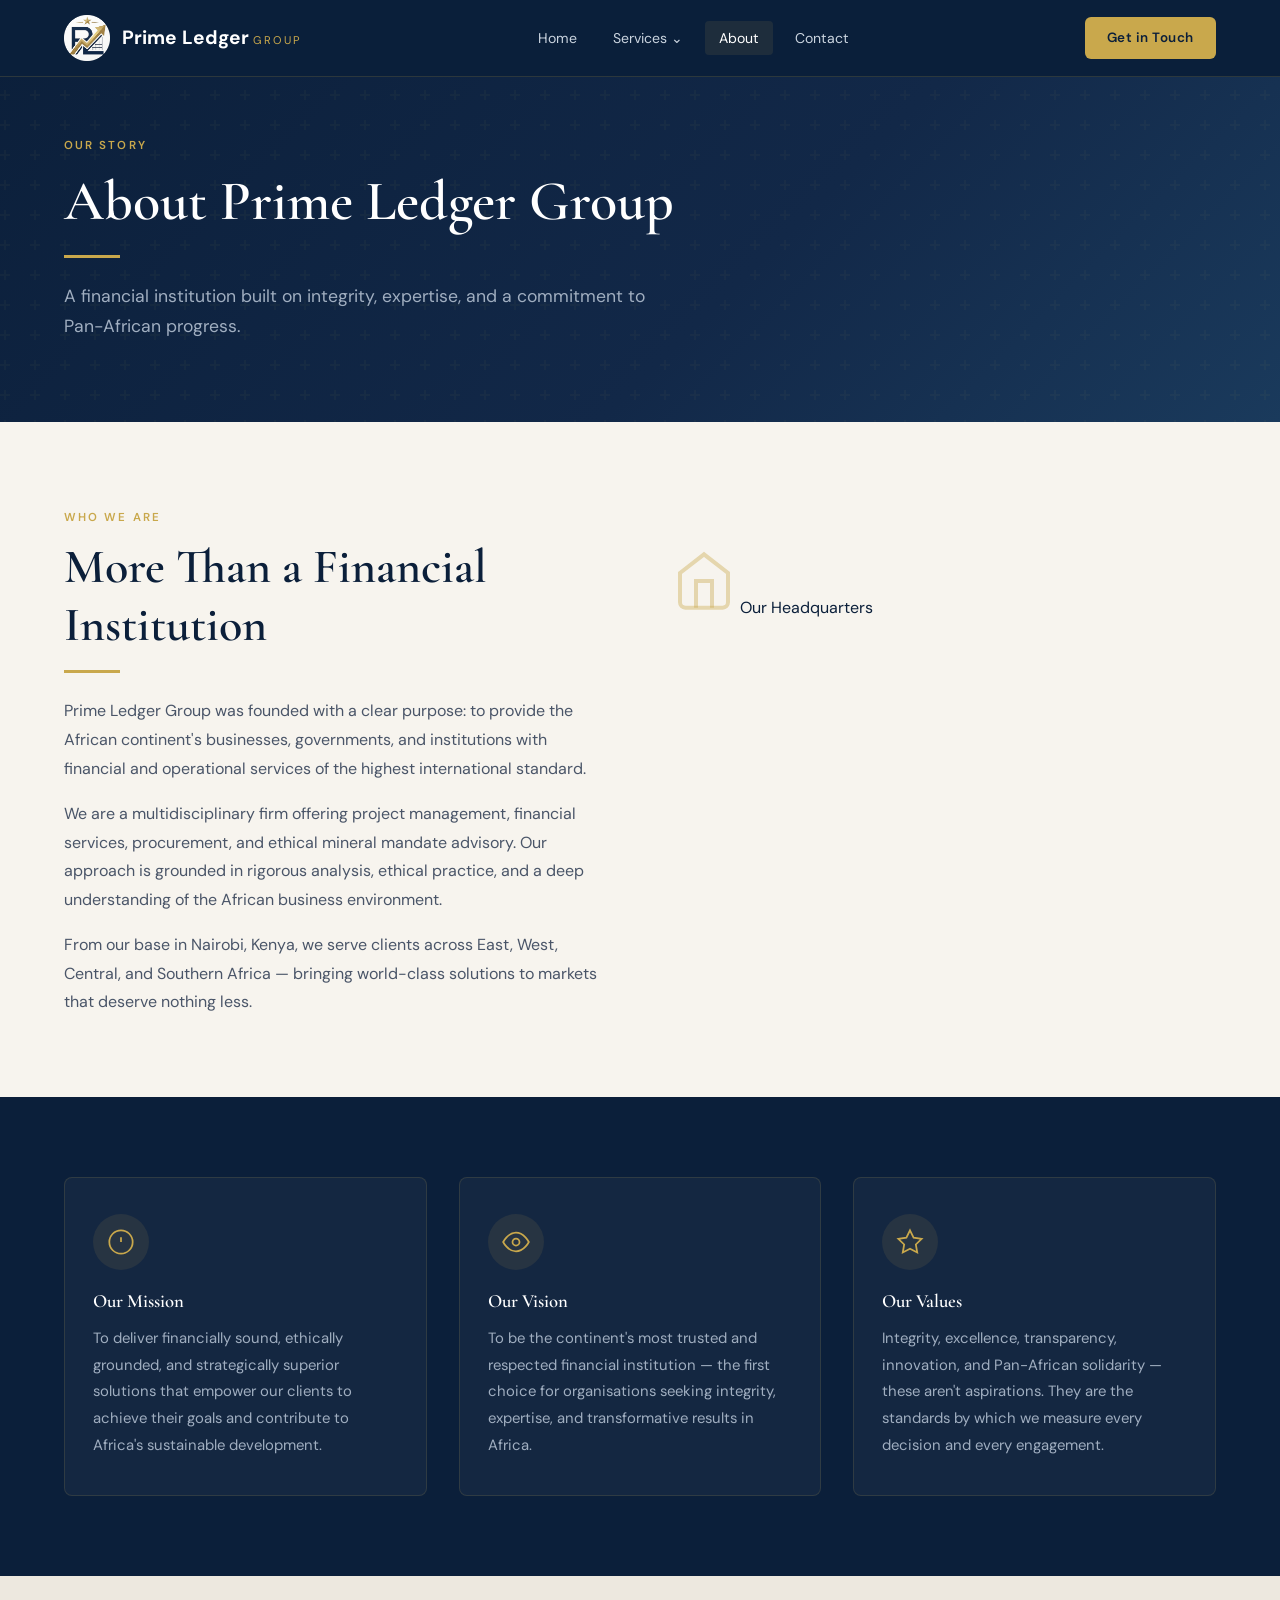
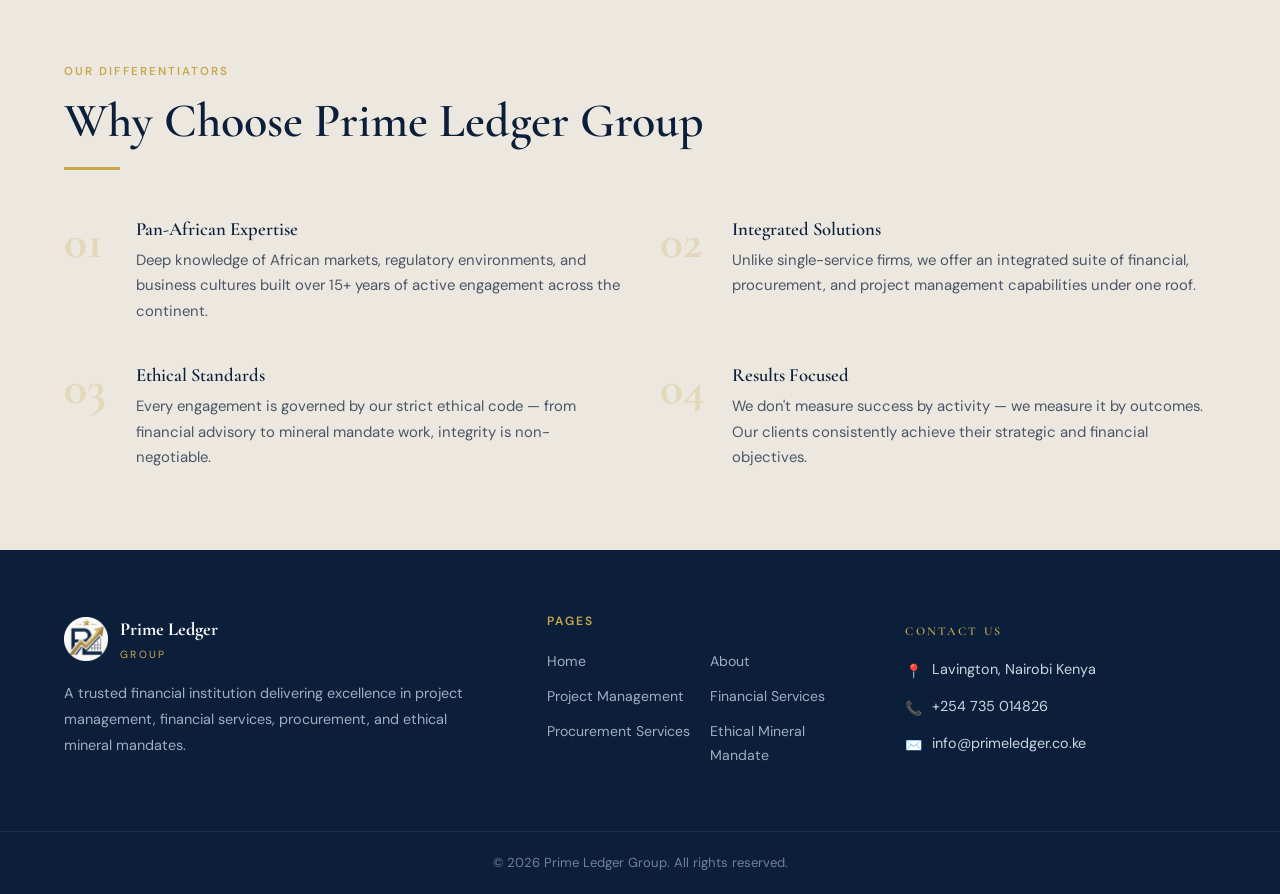
==== about.html @ 2054840f "Add files via upload" ====
<!DOCTYPE html>
<html lang="en">
<head>
  <meta charset="UTF-8">
  <meta name="viewport" content="width=device-width, initial-scale=1.0">
  <title>About Us | Prime Ledger Group</title>
  <link rel="stylesheet" href="style.css">
  <link rel="icon" href="logo.png" type="image/png">
</head>
<body>

  <div id="header-placeholder"></div>

  <main>

    <!-- HERO -->
    <section class="page-hero">
      <div class="container">
        <span class="section__label">Our Story</span>
        <h1>About Prime Ledger Group</h1>
        <div class="gold-bar"></div>
        <p>A financial institution built on integrity, expertise, and a commitment to Pan-African progress.</p>
      </div>
    </section>

    <!-- WHO WE ARE -->
    <section class="section">
      <div class="container about-intro">
        <div>
          <span class="section__label">Who We Are</span>
          <h2 class="section__title">More Than a Financial Institution</h2>
          <div class="gold-bar"></div>
          <p>Prime Ledger Group was founded with a clear purpose: to provide the African continent's businesses, governments, and institutions with financial and operational services of the highest international standard.</p>
          <p style="margin-top:16px;">We are a multidisciplinary firm offering project management, financial services, procurement, and ethical mineral mandate advisory. Our approach is grounded in rigorous analysis, ethical practice, and a deep understanding of the African business environment.</p>
          <p style="margin-top:16px;">From our base in Nairobi, Kenya, we serve clients across East, West, Central, and Southern Africa — bringing world-class solutions to markets that deserve nothing less.</p>
        </div>
        <div class="about-image-placeholder">
          <div class="image-placeholder" style="height:420px;">
            <svg width="64" height="64" fill="none" stroke="rgba(201,168,76,0.4)" stroke-width="1.5" viewBox="0 0 24 24"><path d="M3 9l9-7 9 7v11a2 2 0 01-2 2H5a2 2 0 01-2-2z"/><polyline points="9 22 9 12 15 12 15 22"/></svg>
            <span>Our Headquarters</span>
          </div>
        </div>
      </div>
    </section>

    <!-- MISSION VISION -->
    <section class="section" style="background:var(--navy);">
      <div class="container mv-grid">
        <div class="mv-card">
          <div class="mv-card__icon">
            <svg width="28" height="28" fill="none" stroke="currentColor" stroke-width="1.5" viewBox="0 0 24 24"><circle cx="12" cy="12" r="10"/><line x1="12" y1="8" x2="12" y2="12"/><line x1="12" y1="16" x2="12.01" y2="16"/></svg>
          </div>
          <h3>Our Mission</h3>
          <p>To deliver financially sound, ethically grounded, and strategically superior solutions that empower our clients to achieve their goals and contribute to Africa's sustainable development.</p>
        </div>
        <div class="mv-card">
          <div class="mv-card__icon">
            <svg width="28" height="28" fill="none" stroke="currentColor" stroke-width="1.5" viewBox="0 0 24 24"><path d="M1 12s4-8 11-8 11 8 11 8-4 8-11 8-11-8-11-8z"/><circle cx="12" cy="12" r="3"/></svg>
          </div>
          <h3>Our Vision</h3>
          <p>To be the continent's most trusted and respected financial institution — the first choice for organisations seeking integrity, expertise, and transformative results in Africa.</p>
        </div>
        <div class="mv-card">
          <div class="mv-card__icon">
            <svg width="28" height="28" fill="none" stroke="currentColor" stroke-width="1.5" viewBox="0 0 24 24"><polygon points="12 2 15.09 8.26 22 9.27 17 14.14 18.18 21.02 12 17.77 5.82 21.02 7 14.14 2 9.27 8.91 8.26 12 2"/></svg>
          </div>
          <h3>Our Values</h3>
          <p>Integrity, excellence, transparency, innovation, and Pan-African solidarity — these aren't aspirations. They are the standards by which we measure every decision and every engagement.</p>
        </div>
      </div>
    </section>

    <!-- TEAM PLACEHOLDER -->
    <!-- <section class="section">
      <div class="container">
        <span class="section__label">Leadership</span>
        <h2 class="section__title">The Team Behind the Work</h2>
        <div class="gold-bar"></div>
        <p class="section__subtitle">Our leadership team brings decades of combined experience across finance, infrastructure, and resource management in Africa and globally.</p>
        <div class="grid-3 team-grid">
          <div class="team-card">
            <div class="team-card__avatar">
              <svg width="40" height="40" fill="none" stroke="rgba(201,168,76,0.5)" stroke-width="1.5" viewBox="0 0 24 24"><path d="M20 21v-2a4 4 0 00-4-4H8a4 4 0 00-4 4v2"/><circle cx="12" cy="7" r="4"/></svg>
            </div>
            <h4>Chief Executive Officer</h4>
            <span class="team-card__role">Executive Leadership</span>
            <p>Providing strategic direction and oversight across all Prime Ledger Group operations and client engagements.</p>
          </div>
          <div class="team-card">
            <div class="team-card__avatar">
              <svg width="40" height="40" fill="none" stroke="rgba(201,168,76,0.5)" stroke-width="1.5" viewBox="0 0 24 24"><path d="M20 21v-2a4 4 0 00-4-4H8a4 4 0 00-4 4v2"/><circle cx="12" cy="7" r="4"/></svg>
            </div>
            <h4>Chief Financial Officer</h4>
            <span class="team-card__role">Financial Services</span>
            <p>Leading the financial advisory practice and ensuring the highest standards of financial governance and reporting.</p>
          </div>
          <div class="team-card">
            <div class="team-card__avatar">
              <svg width="40" height="40" fill="none" stroke="rgba(201,168,76,0.5)" stroke-width="1.5" viewBox="0 0 24 24"><path d="M20 21v-2a4 4 0 00-4-4H8a4 4 0 00-4 4v2"/><circle cx="12" cy="7" r="4"/></svg>
            </div>
            <h4>Head of Operations</h4>
            <span class="team-card__role">Project &amp; Procurement</span>
            <p>Overseeing project delivery and procurement operations to ensure exceptional client outcomes across all engagements.</p>
          </div>
        </div>
      </div>
    </section> -->

    <!-- WHY CHOOSE US -->
    <section class="section" style="background:var(--cream-dark);">
      <div class="container">
        <span class="section__label">Our Differentiators</span>
        <h2 class="section__title">Why Choose Prime Ledger Group</h2>
        <div class="gold-bar"></div>
        <div class="grid-2" style="margin-top:48px; gap:40px;">
          <div class="diff-item">
            <div class="diff-num">01</div>
            <div>
              <h3>Pan-African Expertise</h3>
              <p>Deep knowledge of African markets, regulatory environments, and business cultures built over 15+ years of active engagement across the continent.</p>
            </div>
          </div>
          <div class="diff-item">
            <div class="diff-num">02</div>
            <div>
              <h3>Integrated Solutions</h3>
              <p>Unlike single-service firms, we offer an integrated suite of financial, procurement, and project management capabilities under one roof.</p>
            </div>
          </div>
          <div class="diff-item">
            <div class="diff-num">03</div>
            <div>
              <h3>Ethical Standards</h3>
              <p>Every engagement is governed by our strict ethical code — from financial advisory to mineral mandate work, integrity is non-negotiable.</p>
            </div>
          </div>
          <div class="diff-item">
            <div class="diff-num">04</div>
            <div>
              <h3>Results Focused</h3>
              <p>We don't measure success by activity — we measure it by outcomes. Our clients consistently achieve their strategic and financial objectives.</p>
            </div>
          </div>
        </div>
      </div>
    </section>

  </main>

  <div id="footer-placeholder"></div>
  <script src="components.js"></script>

  <style>
    .about-intro { display: grid; grid-template-columns: 1fr 1fr; gap: 64px; align-items: center; }
    .about-intro p { color: var(--slate); line-height: 1.8; }
    .mv-grid { display: grid; grid-template-columns: repeat(3,1fr); gap: 32px; }
    .mv-card {
      background: rgba(255,255,255,0.04);
      border: 1px solid rgba(201,168,76,0.15);
      border-radius: 8px;
      padding: 36px 28px;
    }
    .mv-card__icon {
      width: 56px; height: 56px;
      border-radius: 50%;
      background: rgba(201,168,76,0.1);
      display: flex; align-items: center; justify-content: center;
      color: var(--gold);
      margin-bottom: 20px;
    }
    .mv-card h3 { color: #fff; margin-bottom: 12px; }
    .mv-card p { color: #a0aec0; line-height: 1.8; font-size: 0.93rem; }
    .team-card {
      background: var(--white);
      border-radius: 8px;
      padding: 36px 28px;
      text-align: center;
      box-shadow: var(--shadow);
      transition: var(--transition);
    }
    .team-card:hover { transform: translateY(-6px); }
    .team-card__avatar {
      width: 80px; height: 80px;
      border-radius: 50%;
      background: var(--navy);
      display: flex; align-items: center; justify-content: center;
      margin: 0 auto 20px;
    }
    .team-card h4 { font-size: 1.1rem; margin-bottom: 4px; }
    .team-card__role {
      display: inline-block;
      font-size: 0.75rem;
      font-weight: 600;
      letter-spacing: 0.12em;
      text-transform: uppercase;
      color: var(--gold);
      margin-bottom: 12px;
    }
    .team-card p { color: var(--slate); font-size: 0.88rem; line-height: 1.7; }
    .diff-item { display: flex; gap: 24px; align-items: flex-start; }
    .diff-num {
      font-family: 'Cormorant Garamond', serif;
      font-size: 3rem;
      font-weight: 700;
      color: rgba(201,168,76,0.25);
      line-height: 1;
      flex-shrink: 0;
      width: 48px;
    }
    .diff-item h3 { margin-bottom: 8px; }
    .diff-item p { color: var(--slate); line-height: 1.7; font-size: 0.93rem; }
    @media (max-width: 900px) {
      .about-intro, .mv-grid { grid-template-columns: 1fr; }
    }
  </style>

</body>
</html>
---- style.css ----
/* ============================================================
   PRIME LEDGER GROUP — Global Stylesheet
   ============================================================ */

@import url('https://fonts.googleapis.com/css2?family=Cormorant+Garamond:wght@300;400;500;600;700&family=DM+Sans:wght@300;400;500;600&display=swap');

:root {
  --navy:       #0B1F3A;
  --navy-mid:   #122848;
  --gold:       #C9A84C;
  --gold-light: #E2C47A;
  --cream:      #F7F4EE;
  --cream-dark: #EDE8DF;
  --slate:      #4A5568;
  --white:      #FFFFFF;
  --shadow:     0 4px 32px rgba(11,31,58,0.10);
  --radius:     6px;
  --transition: 0.3s cubic-bezier(0.4,0,0.2,1);
}

*, *::before, *::after { box-sizing: border-box; margin: 0; padding: 0; }

html { scroll-behavior: smooth; }

body {
  font-family: 'DM Sans', sans-serif;
  background: var(--cream);
  color: var(--navy);
  line-height: 1.7;
  min-height: 100vh;
  display: flex;
  flex-direction: column;
}

main { flex: 1; }

h1,h2,h3,h4,h5 {
  font-family: 'Cormorant Garamond', serif;
  font-weight: 600;
  line-height: 1.2;
  color: var(--navy);
}

a { color: inherit; text-decoration: none; }

img { max-width: 100%; display: block; }

/* ── UTILITIES ─────────────────────────────────────────────── */
.container {
  width: 90%;
  max-width: 1200px;
  margin-inline: auto;
}

.section { padding: 80px 0; }
.section--dark { background: var(--navy); color: var(--white); }
.section--dark h1,
.section--dark h2,
.section--dark h3 { color: var(--white); }

.section__label {
  display: inline-block;
  font-size: 0.72rem;
  font-weight: 600;
  letter-spacing: 0.18em;
  text-transform: uppercase;
  color: var(--gold);
  margin-bottom: 12px;
}

.section__title {
  font-size: clamp(2rem, 4vw, 3rem);
  margin-bottom: 16px;
}

.section__subtitle {
  font-size: 1.05rem;
  color: var(--slate);
  max-width: 600px;
  margin-bottom: 48px;
}

.section--dark .section__subtitle { color: #a0aec0; }

.btn {
  display: inline-block;
  padding: 14px 36px;
  border-radius: var(--radius);
  font-family: 'DM Sans', sans-serif;
  font-size: 0.9rem;
  font-weight: 600;
  letter-spacing: 0.04em;
  cursor: pointer;
  border: none;
  transition: var(--transition);
}

.btn--gold {
  background: var(--gold);
  color: var(--navy);
}
.btn--gold:hover { background: var(--gold-light); transform: translateY(-2px); box-shadow: 0 8px 24px rgba(201,168,76,0.35); }

.btn--outline {
  background: transparent;
  color: var(--white);
  border: 2px solid var(--gold);
}
.btn--outline:hover { background: var(--gold); color: var(--navy); transform: translateY(-2px); }

.btn--navy {
  background: var(--navy);
  color: var(--white);
}
.btn--navy:hover { background: var(--navy-mid); transform: translateY(-2px); }

/* ── GOLD DIVIDER ───────────────────────────────────────────── */
.gold-bar {
  width: 56px;
  height: 3px;
  background: var(--gold);
  margin: 12px 0 24px;
}

/* ── CARDS ─────────────────────────────────────────────────── */
.card {
  background: var(--white);
  border-radius: var(--radius);
  padding: 36px 32px;
  box-shadow: var(--shadow);
  transition: var(--transition);
  border-top: 3px solid transparent;
}
.card:hover { transform: translateY(-6px); border-top-color: var(--gold); box-shadow: 0 12px 40px rgba(11,31,58,0.14); }

.card__icon {
  width: 52px;
  height: 52px;
  background: rgba(201,168,76,0.12);
  border-radius: 50%;
  display: flex;
  align-items: center;
  justify-content: center;
  margin-bottom: 20px;
  color: var(--gold);
  font-size: 1.5rem;
}

/* ── HERO (reusable across pages) ──────────────────────────── */
.page-hero {
  background: linear-gradient(135deg, var(--navy) 0%, var(--navy-mid) 60%, #1a3a5c 100%);
  padding: 130px 0 80px;
  position: relative;
  overflow: hidden;
}
.page-hero::before {
  content: '';
  position: absolute;
  inset: 0;
  background: url("data:image/svg+xml,%3Csvg width='60' height='60' viewBox='0 0 60 60' xmlns='http://www.w3.org/2000/svg'%3E%3Cg fill='none' fill-rule='evenodd'%3E%3Cg fill='%23C9A84C' fill-opacity='0.04'%3E%3Cpath d='M36 34v-4h-2v4h-4v2h4v4h2v-4h4v-2h-4zm0-30V0h-2v4h-4v2h4v4h2V6h4V4h-4zM6 34v-4H4v4H0v2h4v4h2v-4h4v-2H6zM6 4V0H4v4H0v2h4v4h2V6h4V4H6z'/%3E%3C/g%3E%3C/g%3E%3C/svg%3E");
}
.page-hero .container { position: relative; z-index: 1; }
.page-hero h1 { color: var(--white); font-size: clamp(2.2rem, 5vw, 3.5rem); }
.page-hero p  { color: #a0aec0; font-size: 1.1rem; margin-top: 16px; max-width: 600px; }
.page-hero .gold-bar { margin-top: 20px; }

/* ── GRID HELPERS ───────────────────────────────────────────── */
.grid-2 { display: grid; grid-template-columns: repeat(2,1fr); gap: 32px; }
.grid-3 { display: grid; grid-template-columns: repeat(3,1fr); gap: 32px; }
.grid-4 { display: grid; grid-template-columns: repeat(4,1fr); gap: 24px; }

/* ── FORM ───────────────────────────────────────────────────── */
.form-group { margin-bottom: 24px; }
.form-group label {
  display: block;
  font-size: 0.85rem;
  font-weight: 600;
  letter-spacing: 0.06em;
  text-transform: uppercase;
  color: var(--navy);
  margin-bottom: 8px;
}
.form-group input,
.form-group textarea,
.form-group select {
  width: 100%;
  padding: 14px 18px;
  border: 1.5px solid var(--cream-dark);
  border-radius: var(--radius);
  font-family: 'DM Sans', sans-serif;
  font-size: 0.95rem;
  color: var(--navy);
  background: var(--white);
  transition: var(--transition);
  outline: none;
}
.form-group input:focus,
.form-group textarea:focus,
.form-group select:focus {
  border-color: var(--gold);
  box-shadow: 0 0 0 3px rgba(201,168,76,0.12);
}
.form-group textarea { min-height: 140px; resize: vertical; }

/* ── RESPONSIVE ─────────────────────────────────────────────── */
@media (max-width: 900px) {
  .grid-3, .grid-4 { grid-template-columns: repeat(2,1fr); }
}
@media (max-width: 640px) {
  .grid-2, .grid-3, .grid-4 { grid-template-columns: 1fr; }
  .section { padding: 60px 0; }
}

 /* for the footer styles, which are not included in the previous snippet.  */
.site-footer {
  background: var(--navy);
  color: #a0aec0;
  font-size: 0.9rem;
}

.footer__top {
  display: grid;
  grid-template-columns: 1.4fr 1fr 1fr;
  gap: 48px;
  padding: 64px 0 48px;
}

/* Brand */
.footer__logo-wrap {
  display: flex;
  align-items: center;
  gap: 12px;
  margin-bottom: 18px;
  text-decoration: none;
}
.footer__logo { width: 44px; height: 44px; object-fit: contain; }
.footer__company {
  display: block;
  font-family: 'Cormorant Garamond', serif;
  font-size: 1.15rem;
  font-weight: 700;
  color: #fff;
}
.footer__group {
  display: block;
  font-size: 0.65rem;
  letter-spacing: 0.22em;
  text-transform: uppercase;
  color: var(--gold);
}
.footer__desc { line-height: 1.8; margin-bottom: 24px; }

.footer__socials { display: flex; gap: 12px; }
.social-icon {
  width: 38px; height: 38px;
  border-radius: 50%;
  border: 1px solid rgba(201,168,76,0.25);
  display: flex; align-items: center; justify-content: center;
  color: #a0aec0;
  transition: all 0.2s;
  text-decoration: none;
}
.social-icon:hover { border-color: var(--gold); color: var(--gold); background: rgba(201,168,76,0.08); }

/* Links heading */
.footer__heading {
  font-family: 'DM Sans', sans-serif;
  font-size: 0.75rem;
  font-weight: 600;
  letter-spacing: 0.18em;
  text-transform: uppercase;
  color: var(--gold);
  margin-bottom: 20px;
}

/* Pages grid — 2 columns */
.footer__grid {
  list-style: none;
  display: grid;
  grid-template-columns: 1fr 1fr;
  gap: 10px 16px;
}
.footer__grid a {
  color: #a0aec0;
  text-decoration: none;
  transition: color 0.2s;
  font-size: 0.88rem;
}
.footer__grid a:hover { color: var(--gold); }

/* Contact */
.footer__contact-list { list-style: none; display: flex; flex-direction: column; gap: 14px; }
.footer__contact-list li {
  display: flex;
  align-items: flex-start;
  gap: 10px;
  line-height: 1.5;
}
.footer__contact-list svg { flex-shrink: 0; margin-top: 3px; color: var(--gold); }

/* Bottom bar */
.footer__bottom {
  border-top: 1px solid rgba(255,255,255,0.07);
  padding: 20px 0;
}
.footer__bottom-inner {
  display: flex;
  justify-content: space-between;
  align-items: center;
  flex-wrap: wrap;
  gap: 8px;
  font-size: 0.82rem;
  color: #718096;
}

/* Responsive */
@media (max-width: 900px) {
  .footer__top { grid-template-columns: 1fr 1fr; }
  .footer__brand { grid-column: 1 / -1; }
}
@media (max-width: 560px) {
  .footer__top { grid-template-columns: 1fr; gap: 32px; }
  .footer__bottom-inner { flex-direction: column; text-align: center; }
}

/* specific for the number and address */
.plg-contact-block {
  margin-top: 10px;
}

.plg-contact-title {
  font-size: 0.75rem;
  font-weight: 600;
  letter-spacing: 0.18em;
  text-transform: uppercase;
  color: var(--gold);
  margin-bottom: 20px;
}

.plg-contact-grid {
  display: flex;
  flex-direction: column;   /* KEY CHANGE: vertical */
  gap: 14px;

  list-style: none;
  padding: 0;
  margin: 0;
}

.plg-contact-item {
  display: flex;
  align-items: flex-start;
  gap: 10px;

  color: #cbd5e0;
  font-size: 0.9rem;
  line-height: 1.5;
}

.plg-contact-icon {
  flex-shrink: 0;
  color: var(--gold);
  font-size: 14px;
  margin-top: 2px;
}

.plg-contact-text {
  word-break: break-word;
}
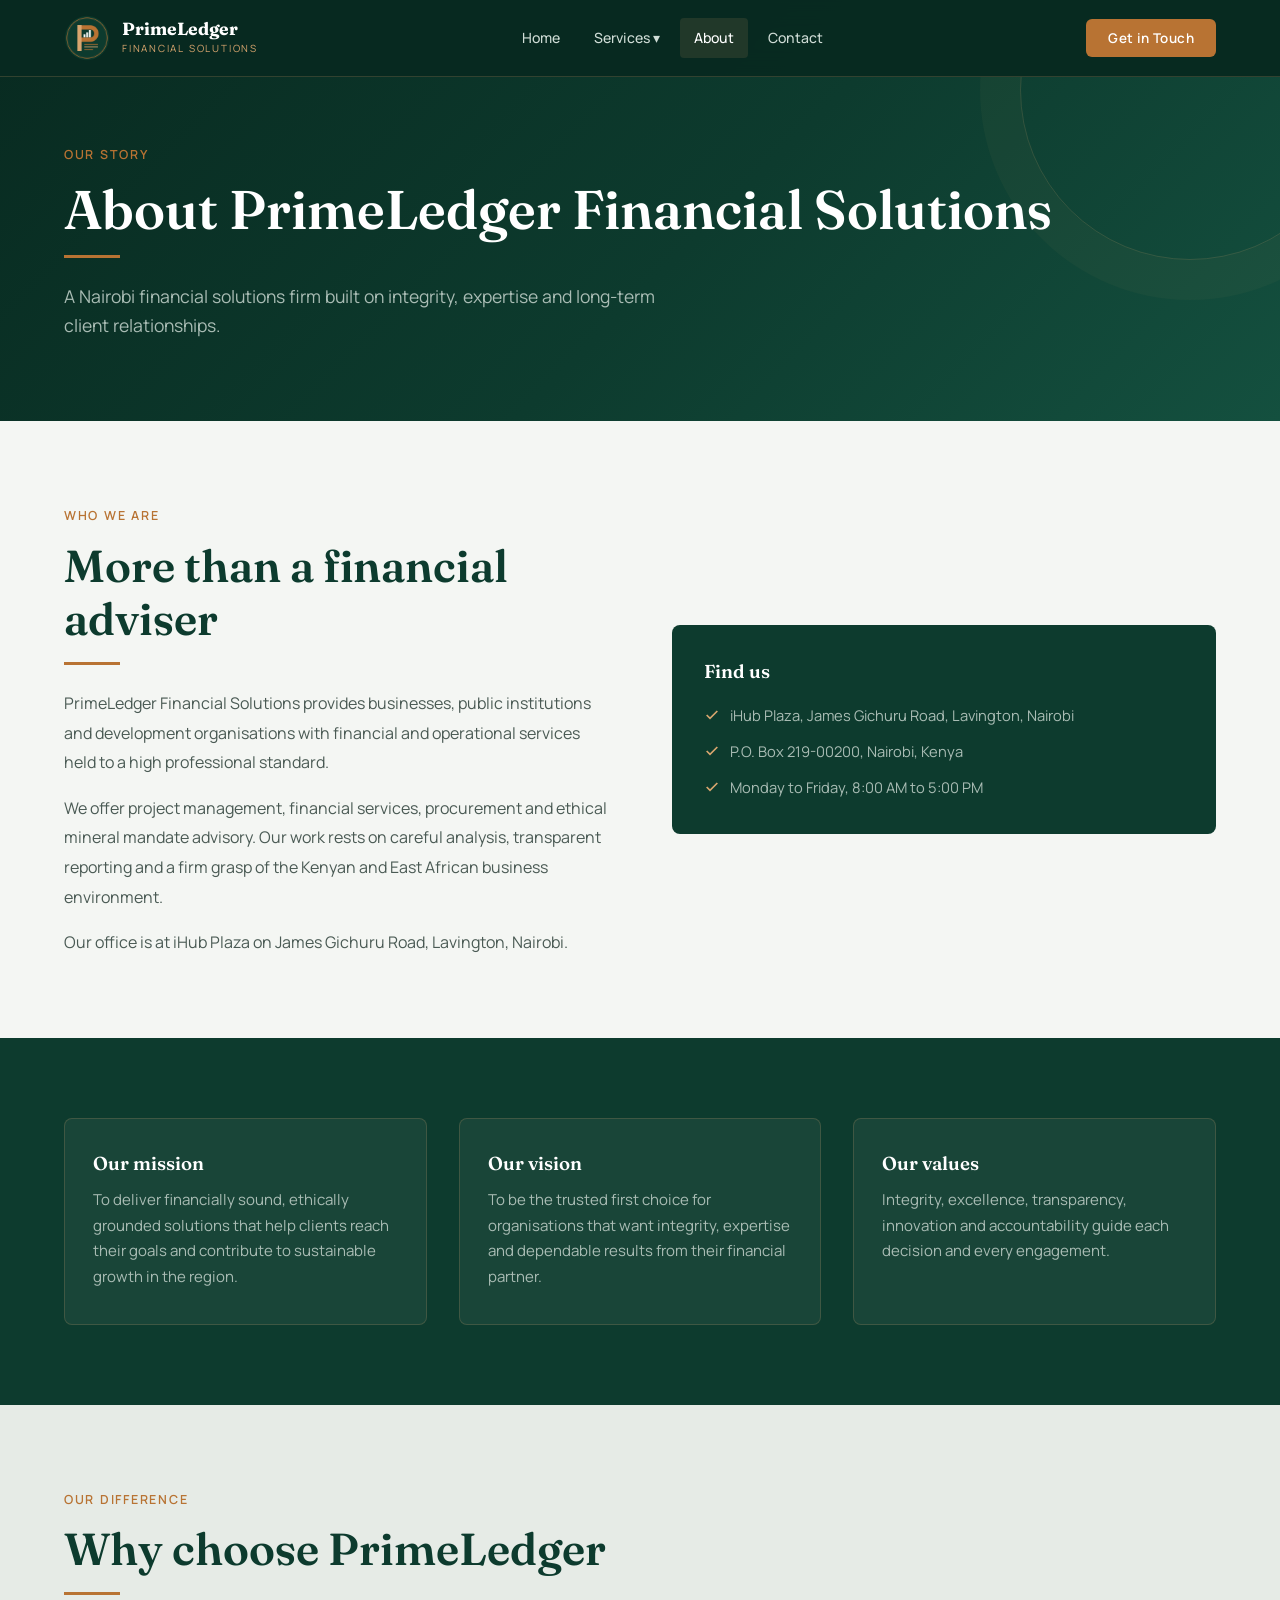
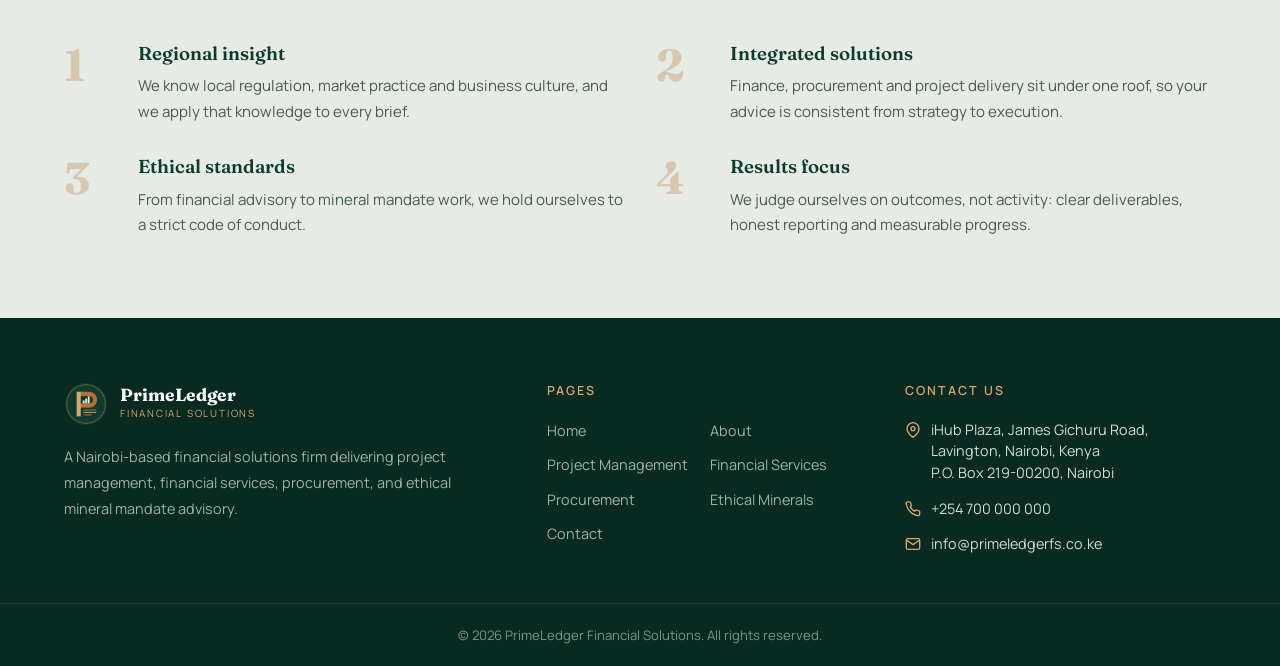
==== commit 28450a66: "Add files via upload" ====
--- a/about.html
+++ b/about.html
@@ -1,218 +1,48 @@
-<!DOCTYPE html>
-<html lang="en">
-<head>
-  <meta charset="UTF-8">
-  <meta name="viewport" content="width=device-width, initial-scale=1.0">
-  <title>About Us | Prime Ledger Group</title>
-  <link rel="stylesheet" href="style.css">
-  <link rel="icon" href="logo.png" type="image/png">
-</head>
-<body>
-
-  <div id="header-placeholder"></div>
-
-  <main>
-
-    <!-- HERO -->
-    <section class="page-hero">
-      <div class="container">
-        <span class="section__label">Our Story</span>
-        <h1>About Prime Ledger Group</h1>
-        <div class="gold-bar"></div>
-        <p>A financial institution built on integrity, expertise, and a commitment to Pan-African progress.</p>
-      </div>
-    </section>
-
-    <!-- WHO WE ARE -->
-    <section class="section">
-      <div class="container about-intro">
-        <div>
-          <span class="section__label">Who We Are</span>
-          <h2 class="section__title">More Than a Financial Institution</h2>
-          <div class="gold-bar"></div>
-          <p>Prime Ledger Group was founded with a clear purpose: to provide the African continent's businesses, governments, and institutions with financial and operational services of the highest international standard.</p>
-          <p style="margin-top:16px;">We are a multidisciplinary firm offering project management, financial services, procurement, and ethical mineral mandate advisory. Our approach is grounded in rigorous analysis, ethical practice, and a deep understanding of the African business environment.</p>
-          <p style="margin-top:16px;">From our base in Nairobi, Kenya, we serve clients across East, West, Central, and Southern Africa — bringing world-class solutions to markets that deserve nothing less.</p>
-        </div>
-        <div class="about-image-placeholder">
-          <div class="image-placeholder" style="height:420px;">
-            <svg width="64" height="64" fill="none" stroke="rgba(201,168,76,0.4)" stroke-width="1.5" viewBox="0 0 24 24"><path d="M3 9l9-7 9 7v11a2 2 0 01-2 2H5a2 2 0 01-2-2z"/><polyline points="9 22 9 12 15 12 15 22"/></svg>
-            <span>Our Headquarters</span>
-          </div>
-        </div>
-      </div>
-    </section>
-
-    <!-- MISSION VISION -->
-    <section class="section" style="background:var(--navy);">
-      <div class="container mv-grid">
-        <div class="mv-card">
-          <div class="mv-card__icon">
-            <svg width="28" height="28" fill="none" stroke="currentColor" stroke-width="1.5" viewBox="0 0 24 24"><circle cx="12" cy="12" r="10"/><line x1="12" y1="8" x2="12" y2="12"/><line x1="12" y1="16" x2="12.01" y2="16"/></svg>
-          </div>
-          <h3>Our Mission</h3>
-          <p>To deliver financially sound, ethically grounded, and strategically superior solutions that empower our clients to achieve their goals and contribute to Africa's sustainable development.</p>
-        </div>
-        <div class="mv-card">
-          <div class="mv-card__icon">
-            <svg width="28" height="28" fill="none" stroke="currentColor" stroke-width="1.5" viewBox="0 0 24 24"><path d="M1 12s4-8 11-8 11 8 11 8-4 8-11 8-11-8-11-8z"/><circle cx="12" cy="12" r="3"/></svg>
-          </div>
-          <h3>Our Vision</h3>
-          <p>To be the continent's most trusted and respected financial institution — the first choice for organisations seeking integrity, expertise, and transformative results in Africa.</p>
-        </div>
-        <div class="mv-card">
-          <div class="mv-card__icon">
-            <svg width="28" height="28" fill="none" stroke="currentColor" stroke-width="1.5" viewBox="0 0 24 24"><polygon points="12 2 15.09 8.26 22 9.27 17 14.14 18.18 21.02 12 17.77 5.82 21.02 7 14.14 2 9.27 8.91 8.26 12 2"/></svg>
-          </div>
-          <h3>Our Values</h3>
-          <p>Integrity, excellence, transparency, innovation, and Pan-African solidarity — these aren't aspirations. They are the standards by which we measure every decision and every engagement.</p>
-        </div>
-      </div>
-    </section>
-
-    <!-- TEAM PLACEHOLDER -->
-    <!-- <section class="section">
-      <div class="container">
-        <span class="section__label">Leadership</span>
-        <h2 class="section__title">The Team Behind the Work</h2>
-        <div class="gold-bar"></div>
-        <p class="section__subtitle">Our leadership team brings decades of combined experience across finance, infrastructure, and resource management in Africa and globally.</p>
-        <div class="grid-3 team-grid">
-          <div class="team-card">
-            <div class="team-card__avatar">
-              <svg width="40" height="40" fill="none" stroke="rgba(201,168,76,0.5)" stroke-width="1.5" viewBox="0 0 24 24"><path d="M20 21v-2a4 4 0 00-4-4H8a4 4 0 00-4 4v2"/><circle cx="12" cy="7" r="4"/></svg>
-            </div>
-            <h4>Chief Executive Officer</h4>
-            <span class="team-card__role">Executive Leadership</span>
-            <p>Providing strategic direction and oversight across all Prime Ledger Group operations and client engagements.</p>
-          </div>
-          <div class="team-card">
-            <div class="team-card__avatar">
-              <svg width="40" height="40" fill="none" stroke="rgba(201,168,76,0.5)" stroke-width="1.5" viewBox="0 0 24 24"><path d="M20 21v-2a4 4 0 00-4-4H8a4 4 0 00-4 4v2"/><circle cx="12" cy="7" r="4"/></svg>
-            </div>
-            <h4>Chief Financial Officer</h4>
-            <span class="team-card__role">Financial Services</span>
-            <p>Leading the financial advisory practice and ensuring the highest standards of financial governance and reporting.</p>
-          </div>
-          <div class="team-card">
-            <div class="team-card__avatar">
-              <svg width="40" height="40" fill="none" stroke="rgba(201,168,76,0.5)" stroke-width="1.5" viewBox="0 0 24 24"><path d="M20 21v-2a4 4 0 00-4-4H8a4 4 0 00-4 4v2"/><circle cx="12" cy="7" r="4"/></svg>
-            </div>
-            <h4>Head of Operations</h4>
-            <span class="team-card__role">Project &amp; Procurement</span>
-            <p>Overseeing project delivery and procurement operations to ensure exceptional client outcomes across all engagements.</p>
-          </div>
-        </div>
-      </div>
-    </section> -->
-
-    <!-- WHY CHOOSE US -->
-    <section class="section" style="background:var(--cream-dark);">
-      <div class="container">
-        <span class="section__label">Our Differentiators</span>
-        <h2 class="section__title">Why Choose Prime Ledger Group</h2>
-        <div class="gold-bar"></div>
-        <div class="grid-2" style="margin-top:48px; gap:40px;">
-          <div class="diff-item">
-            <div class="diff-num">01</div>
-            <div>
-              <h3>Pan-African Expertise</h3>
-              <p>Deep knowledge of African markets, regulatory environments, and business cultures built over 15+ years of active engagement across the continent.</p>
-            </div>
-          </div>
-          <div class="diff-item">
-            <div class="diff-num">02</div>
-            <div>
-              <h3>Integrated Solutions</h3>
-              <p>Unlike single-service firms, we offer an integrated suite of financial, procurement, and project management capabilities under one roof.</p>
-            </div>
-          </div>
-          <div class="diff-item">
-            <div class="diff-num">03</div>
-            <div>
-              <h3>Ethical Standards</h3>
-              <p>Every engagement is governed by our strict ethical code — from financial advisory to mineral mandate work, integrity is non-negotiable.</p>
-            </div>
-          </div>
-          <div class="diff-item">
-            <div class="diff-num">04</div>
-            <div>
-              <h3>Results Focused</h3>
-              <p>We don't measure success by activity — we measure it by outcomes. Our clients consistently achieve their strategic and financial objectives.</p>
-            </div>
-          </div>
-        </div>
-      </div>
-    </section>
-
-  </main>
-
-  <div id="footer-placeholder"></div>
-  <script src="components.js"></script>
-
-  <style>
-    .about-intro { display: grid; grid-template-columns: 1fr 1fr; gap: 64px; align-items: center; }
-    .about-intro p { color: var(--slate); line-height: 1.8; }
-    .mv-grid { display: grid; grid-template-columns: repeat(3,1fr); gap: 32px; }
-    .mv-card {
-      background: rgba(255,255,255,0.04);
-      border: 1px solid rgba(201,168,76,0.15);
-      border-radius: 8px;
-      padding: 36px 28px;
-    }
-    .mv-card__icon {
-      width: 56px; height: 56px;
-      border-radius: 50%;
-      background: rgba(201,168,76,0.1);
-      display: flex; align-items: center; justify-content: center;
-      color: var(--gold);
-      margin-bottom: 20px;
-    }
-    .mv-card h3 { color: #fff; margin-bottom: 12px; }
-    .mv-card p { color: #a0aec0; line-height: 1.8; font-size: 0.93rem; }
-    .team-card {
-      background: var(--white);
-      border-radius: 8px;
-      padding: 36px 28px;
-      text-align: center;
-      box-shadow: var(--shadow);
-      transition: var(--transition);
-    }
-    .team-card:hover { transform: translateY(-6px); }
-    .team-card__avatar {
-      width: 80px; height: 80px;
-      border-radius: 50%;
-      background: var(--navy);
-      display: flex; align-items: center; justify-content: center;
-      margin: 0 auto 20px;
-    }
-    .team-card h4 { font-size: 1.1rem; margin-bottom: 4px; }
-    .team-card__role {
-      display: inline-block;
-      font-size: 0.75rem;
-      font-weight: 600;
-      letter-spacing: 0.12em;
-      text-transform: uppercase;
-      color: var(--gold);
-      margin-bottom: 12px;
-    }
-    .team-card p { color: var(--slate); font-size: 0.88rem; line-height: 1.7; }
-    .diff-item { display: flex; gap: 24px; align-items: flex-start; }
-    .diff-num {
-      font-family: 'Cormorant Garamond', serif;
-      font-size: 3rem;
-      font-weight: 700;
-      color: rgba(201,168,76,0.25);
-      line-height: 1;
-      flex-shrink: 0;
-      width: 48px;
-    }
-    .diff-item h3 { margin-bottom: 8px; }
-    .diff-item p { color: var(--slate); line-height: 1.7; font-size: 0.93rem; }
-    @media (max-width: 900px) {
-      .about-intro, .mv-grid { grid-template-columns: 1fr; }
-    }
-  </style>
-
-</body>
-</html>
+<!DOCTYPE html>
+<html lang="en">
+<head>
+  <meta charset="UTF-8">
+  <meta name="viewport" content="width=device-width, initial-scale=1.0">
+  <title>About Us | PrimeLedger Financial Solutions</title>
+  <meta name="description" content="PrimeLedger Financial Solutions — project management, financial services, procurement and ethical mineral mandate advisory in Nairobi, Kenya.">
+  <link rel="stylesheet" href="style.css">
+  <link rel="icon" href="logo.png" type="image/png">
+</head>
+<body>
+  <div id="header-placeholder"></div>
+  <main>
+    <section class="page-hero"><div class="container">
+      <span class="section__label">Our Story</span><h1>About PrimeLedger Financial Solutions</h1><div class="gold-bar"></div><p>A Nairobi financial solutions firm built on integrity, expertise and long-term client relationships.</p>
+    </div></section>
+    <section class="section"><div class="container split">
+      <div class="lead">
+        <span class="section__label">Who We Are</span><h2 class="section__title">More than a financial adviser</h2><div class="gold-bar"></div>
+        <p>PrimeLedger Financial Solutions provides businesses, public institutions and development organisations with financial and operational services held to a high professional standard.</p>
+        <p>We offer project management, financial services, procurement and ethical mineral mandate advisory. Our work rests on careful analysis, transparent reporting and a firm grasp of the Kenyan and East African business environment.</p>
+        <p>Our office is at iHub Plaza on James Gichuru Road, Lavington, Nairobi.</p>
+      </div>
+      <div class="panel"><h3>Find us</h3>
+        <ul class="ticks"><li><svg width="16" height="16" fill="none" stroke="#D9A66F" stroke-width="2.5" viewBox="0 0 24 24"><polyline points="20 6 9 17 4 12"/></svg><span>iHub Plaza, James Gichuru Road, Lavington, Nairobi</span></li><li><svg width="16" height="16" fill="none" stroke="#D9A66F" stroke-width="2.5" viewBox="0 0 24 24"><polyline points="20 6 9 17 4 12"/></svg><span>P.O. Box 219-00200, Nairobi, Kenya</span></li><li><svg width="16" height="16" fill="none" stroke="#D9A66F" stroke-width="2.5" viewBox="0 0 24 24"><polyline points="20 6 9 17 4 12"/></svg><span>Monday to Friday, 8:00 AM to 5:00 PM</span></li></ul>
+      </div>
+    </div></section>
+
+    <section class="section section--dark"><div class="container grid-3">
+      <div class="mv"><h3>Our mission</h3><p>To deliver financially sound, ethically grounded solutions that help clients reach their goals and contribute to sustainable growth in the region.</p></div>
+      <div class="mv"><h3>Our vision</h3><p>To be the trusted first choice for organisations that want integrity, expertise and dependable results from their financial partner.</p></div>
+      <div class="mv"><h3>Our values</h3><p>Integrity, excellence, transparency, innovation and accountability guide each decision and every engagement.</p></div>
+    </div></section>
+
+    <section class="section section--alt"><div class="container">
+      <span class="section__label">Our Difference</span><h2 class="section__title">Why choose PrimeLedger</h2><div class="gold-bar"></div>
+      <div class="grid-2 mtop">
+        <div class="diff"><div class="diff__num">1</div><div><h3>Regional insight</h3><p>We know local regulation, market practice and business culture, and we apply that knowledge to every brief.</p></div></div>
+        <div class="diff"><div class="diff__num">2</div><div><h3>Integrated solutions</h3><p>Finance, procurement and project delivery sit under one roof, so your advice is consistent from strategy to execution.</p></div></div>
+        <div class="diff"><div class="diff__num">3</div><div><h3>Ethical standards</h3><p>From financial advisory to mineral mandate work, we hold ourselves to a strict code of conduct.</p></div></div>
+        <div class="diff"><div class="diff__num">4</div><div><h3>Results focus</h3><p>We judge ourselves on outcomes, not activity: clear deliverables, honest reporting and measurable progress.</p></div></div>
+      </div>
+    </div></section>
+  </main>
+  <div id="footer-placeholder"></div>
+  <script src="components.js"></script>
+</body>
+</html>
--- a/style.css
+++ b/style.css
@@ -1,369 +1,158 @@
-/* ============================================================
-   PRIME LEDGER GROUP — Global Stylesheet
-   ============================================================ */
-
-@import url('https://fonts.googleapis.com/css2?family=Cormorant+Garamond:wght@300;400;500;600;700&family=DM+Sans:wght@300;400;500;600&display=swap');
-
-:root {
-  --navy:       #0B1F3A;
-  --navy-mid:   #122848;
-  --gold:       #C9A84C;
-  --gold-light: #E2C47A;
-  --cream:      #F7F4EE;
-  --cream-dark: #EDE8DF;
-  --slate:      #4A5568;
-  --white:      #FFFFFF;
-  --shadow:     0 4px 32px rgba(11,31,58,0.10);
-  --radius:     6px;
-  --transition: 0.3s cubic-bezier(0.4,0,0.2,1);
-}
-
-*, *::before, *::after { box-sizing: border-box; margin: 0; padding: 0; }
-
-html { scroll-behavior: smooth; }
-
-body {
-  font-family: 'DM Sans', sans-serif;
-  background: var(--cream);
-  color: var(--navy);
-  line-height: 1.7;
-  min-height: 100vh;
-  display: flex;
-  flex-direction: column;
-}
-
-main { flex: 1; }
-
-h1,h2,h3,h4,h5 {
-  font-family: 'Cormorant Garamond', serif;
-  font-weight: 600;
-  line-height: 1.2;
-  color: var(--navy);
-}
-
-a { color: inherit; text-decoration: none; }
-
-img { max-width: 100%; display: block; }
-
-/* ── UTILITIES ─────────────────────────────────────────────── */
-.container {
-  width: 90%;
-  max-width: 1200px;
-  margin-inline: auto;
-}
-
-.section { padding: 80px 0; }
-.section--dark { background: var(--navy); color: var(--white); }
-.section--dark h1,
-.section--dark h2,
-.section--dark h3 { color: var(--white); }
-
-.section__label {
-  display: inline-block;
-  font-size: 0.72rem;
-  font-weight: 600;
-  letter-spacing: 0.18em;
-  text-transform: uppercase;
-  color: var(--gold);
-  margin-bottom: 12px;
-}
-
-.section__title {
-  font-size: clamp(2rem, 4vw, 3rem);
-  margin-bottom: 16px;
-}
-
-.section__subtitle {
-  font-size: 1.05rem;
-  color: var(--slate);
-  max-width: 600px;
-  margin-bottom: 48px;
-}
-
-.section--dark .section__subtitle { color: #a0aec0; }
-
-.btn {
-  display: inline-block;
-  padding: 14px 36px;
-  border-radius: var(--radius);
-  font-family: 'DM Sans', sans-serif;
-  font-size: 0.9rem;
-  font-weight: 600;
-  letter-spacing: 0.04em;
-  cursor: pointer;
-  border: none;
-  transition: var(--transition);
-}
-
-.btn--gold {
-  background: var(--gold);
-  color: var(--navy);
-}
-.btn--gold:hover { background: var(--gold-light); transform: translateY(-2px); box-shadow: 0 8px 24px rgba(201,168,76,0.35); }
-
-.btn--outline {
-  background: transparent;
-  color: var(--white);
-  border: 2px solid var(--gold);
-}
-.btn--outline:hover { background: var(--gold); color: var(--navy); transform: translateY(-2px); }
-
-.btn--navy {
-  background: var(--navy);
-  color: var(--white);
-}
-.btn--navy:hover { background: var(--navy-mid); transform: translateY(-2px); }
-
-/* ── GOLD DIVIDER ───────────────────────────────────────────── */
-.gold-bar {
-  width: 56px;
-  height: 3px;
-  background: var(--gold);
-  margin: 12px 0 24px;
-}
-
-/* ── CARDS ─────────────────────────────────────────────────── */
-.card {
-  background: var(--white);
-  border-radius: var(--radius);
-  padding: 36px 32px;
-  box-shadow: var(--shadow);
-  transition: var(--transition);
-  border-top: 3px solid transparent;
-}
-.card:hover { transform: translateY(-6px); border-top-color: var(--gold); box-shadow: 0 12px 40px rgba(11,31,58,0.14); }
-
-.card__icon {
-  width: 52px;
-  height: 52px;
-  background: rgba(201,168,76,0.12);
-  border-radius: 50%;
-  display: flex;
-  align-items: center;
-  justify-content: center;
-  margin-bottom: 20px;
-  color: var(--gold);
-  font-size: 1.5rem;
-}
-
-/* ── HERO (reusable across pages) ──────────────────────────── */
-.page-hero {
-  background: linear-gradient(135deg, var(--navy) 0%, var(--navy-mid) 60%, #1a3a5c 100%);
-  padding: 130px 0 80px;
-  position: relative;
-  overflow: hidden;
-}
-.page-hero::before {
-  content: '';
-  position: absolute;
-  inset: 0;
-  background: url("data:image/svg+xml,%3Csvg width='60' height='60' viewBox='0 0 60 60' xmlns='http://www.w3.org/2000/svg'%3E%3Cg fill='none' fill-rule='evenodd'%3E%3Cg fill='%23C9A84C' fill-opacity='0.04'%3E%3Cpath d='M36 34v-4h-2v4h-4v2h4v4h2v-4h4v-2h-4zm0-30V0h-2v4h-4v2h4v4h2V6h4V4h-4zM6 34v-4H4v4H0v2h4v4h2v-4h4v-2H6zM6 4V0H4v4H0v2h4v4h2V6h4V4H6z'/%3E%3C/g%3E%3C/g%3E%3C/svg%3E");
-}
-.page-hero .container { position: relative; z-index: 1; }
-.page-hero h1 { color: var(--white); font-size: clamp(2.2rem, 5vw, 3.5rem); }
-.page-hero p  { color: #a0aec0; font-size: 1.1rem; margin-top: 16px; max-width: 600px; }
-.page-hero .gold-bar { margin-top: 20px; }
-
-/* ── GRID HELPERS ───────────────────────────────────────────── */
-.grid-2 { display: grid; grid-template-columns: repeat(2,1fr); gap: 32px; }
-.grid-3 { display: grid; grid-template-columns: repeat(3,1fr); gap: 32px; }
-.grid-4 { display: grid; grid-template-columns: repeat(4,1fr); gap: 24px; }
-
-/* ── FORM ───────────────────────────────────────────────────── */
-.form-group { margin-bottom: 24px; }
-.form-group label {
-  display: block;
-  font-size: 0.85rem;
-  font-weight: 600;
-  letter-spacing: 0.06em;
-  text-transform: uppercase;
-  color: var(--navy);
-  margin-bottom: 8px;
-}
-.form-group input,
-.form-group textarea,
-.form-group select {
-  width: 100%;
-  padding: 14px 18px;
-  border: 1.5px solid var(--cream-dark);
-  border-radius: var(--radius);
-  font-family: 'DM Sans', sans-serif;
-  font-size: 0.95rem;
-  color: var(--navy);
-  background: var(--white);
-  transition: var(--transition);
-  outline: none;
-}
-.form-group input:focus,
-.form-group textarea:focus,
-.form-group select:focus {
-  border-color: var(--gold);
-  box-shadow: 0 0 0 3px rgba(201,168,76,0.12);
-}
-.form-group textarea { min-height: 140px; resize: vertical; }
-
-/* ── RESPONSIVE ─────────────────────────────────────────────── */
-@media (max-width: 900px) {
-  .grid-3, .grid-4 { grid-template-columns: repeat(2,1fr); }
-}
-@media (max-width: 640px) {
-  .grid-2, .grid-3, .grid-4 { grid-template-columns: 1fr; }
-  .section { padding: 60px 0; }
-}
-
- /* for the footer styles, which are not included in the previous snippet.  */
-.site-footer {
-  background: var(--navy);
-  color: #a0aec0;
-  font-size: 0.9rem;
-}
-
-.footer__top {
-  display: grid;
-  grid-template-columns: 1.4fr 1fr 1fr;
-  gap: 48px;
-  padding: 64px 0 48px;
-}
-
-/* Brand */
-.footer__logo-wrap {
-  display: flex;
-  align-items: center;
-  gap: 12px;
-  margin-bottom: 18px;
-  text-decoration: none;
-}
-.footer__logo { width: 44px; height: 44px; object-fit: contain; }
-.footer__company {
-  display: block;
-  font-family: 'Cormorant Garamond', serif;
-  font-size: 1.15rem;
-  font-weight: 700;
-  color: #fff;
-}
-.footer__group {
-  display: block;
-  font-size: 0.65rem;
-  letter-spacing: 0.22em;
-  text-transform: uppercase;
-  color: var(--gold);
-}
-.footer__desc { line-height: 1.8; margin-bottom: 24px; }
-
-.footer__socials { display: flex; gap: 12px; }
-.social-icon {
-  width: 38px; height: 38px;
-  border-radius: 50%;
-  border: 1px solid rgba(201,168,76,0.25);
-  display: flex; align-items: center; justify-content: center;
-  color: #a0aec0;
-  transition: all 0.2s;
-  text-decoration: none;
-}
-.social-icon:hover { border-color: var(--gold); color: var(--gold); background: rgba(201,168,76,0.08); }
-
-/* Links heading */
-.footer__heading {
-  font-family: 'DM Sans', sans-serif;
-  font-size: 0.75rem;
-  font-weight: 600;
-  letter-spacing: 0.18em;
-  text-transform: uppercase;
-  color: var(--gold);
-  margin-bottom: 20px;
-}
-
-/* Pages grid — 2 columns */
-.footer__grid {
-  list-style: none;
-  display: grid;
-  grid-template-columns: 1fr 1fr;
-  gap: 10px 16px;
-}
-.footer__grid a {
-  color: #a0aec0;
-  text-decoration: none;
-  transition: color 0.2s;
-  font-size: 0.88rem;
-}
-.footer__grid a:hover { color: var(--gold); }
-
-/* Contact */
-.footer__contact-list { list-style: none; display: flex; flex-direction: column; gap: 14px; }
-.footer__contact-list li {
-  display: flex;
-  align-items: flex-start;
-  gap: 10px;
-  line-height: 1.5;
-}
-.footer__contact-list svg { flex-shrink: 0; margin-top: 3px; color: var(--gold); }
-
-/* Bottom bar */
-.footer__bottom {
-  border-top: 1px solid rgba(255,255,255,0.07);
-  padding: 20px 0;
-}
-.footer__bottom-inner {
-  display: flex;
-  justify-content: space-between;
-  align-items: center;
-  flex-wrap: wrap;
-  gap: 8px;
-  font-size: 0.82rem;
-  color: #718096;
-}
-
-/* Responsive */
-@media (max-width: 900px) {
-  .footer__top { grid-template-columns: 1fr 1fr; }
-  .footer__brand { grid-column: 1 / -1; }
-}
-@media (max-width: 560px) {
-  .footer__top { grid-template-columns: 1fr; gap: 32px; }
-  .footer__bottom-inner { flex-direction: column; text-align: center; }
-}
-
-/* specific for the number and address */
-.plg-contact-block {
-  margin-top: 10px;
-}
-
-.plg-contact-title {
-  font-size: 0.75rem;
-  font-weight: 600;
-  letter-spacing: 0.18em;
-  text-transform: uppercase;
-  color: var(--gold);
-  margin-bottom: 20px;
-}
-
-.plg-contact-grid {
-  display: flex;
-  flex-direction: column;   /* KEY CHANGE: vertical */
-  gap: 14px;
-
-  list-style: none;
-  padding: 0;
-  margin: 0;
-}
-
-.plg-contact-item {
-  display: flex;
-  align-items: flex-start;
-  gap: 10px;
-
-  color: #cbd5e0;
-  font-size: 0.9rem;
-  line-height: 1.5;
-}
-
-.plg-contact-icon {
-  flex-shrink: 0;
-  color: var(--gold);
-  font-size: 14px;
-  margin-top: 2px;
-}
-
-.plg-contact-text {
-  word-break: break-word;
-}+/* PrimeLedger Financial Solutions — Global Stylesheet */
+@import url('https://fonts.googleapis.com/css2?family=Fraunces:opsz,wght@9..144,400;9..144,500;9..144,600;9..144,700&family=Manrope:wght@300;400;500;600;700&display=swap');
+:root{--em:#0D3B2E;--em-mid:#14503F;--em-deep:#082a20;--cu:#B87333;--cu-light:#D9A66F;--bg:#F4F6F3;--bg-dark:#E6EBE6;--slate:#4A5A54;--white:#fff;--shadow:0 4px 28px rgba(13,59,46,.10);--r:6px;--t:.3s cubic-bezier(.4,0,.2,1)}
+*,*::before,*::after{box-sizing:border-box;margin:0;padding:0}
+html{scroll-behavior:smooth}
+body{font-family:'Manrope',sans-serif;background:var(--bg);color:var(--em);line-height:1.7;min-height:100vh;display:flex;flex-direction:column}
+main{flex:1}
+h1,h2,h3,h4{font-family:'Fraunces',serif;font-weight:600;line-height:1.2;color:var(--em)}
+a{color:inherit;text-decoration:none}
+img{max-width:100%;display:block}
+ul{list-style:none}
+:focus-visible{outline:2px solid var(--cu);outline-offset:3px}
+.container{width:90%;max-width:1200px;margin-inline:auto}
+.section{padding:80px 0}
+.section--dark{background:var(--em);color:#fff}
+.section--dark h2,.section--dark h3,.section--dark h4{color:#fff}
+.section--alt{background:var(--bg-dark)}
+.section__label{display:inline-block;font-size:.78rem;font-weight:600;letter-spacing:.14em;text-transform:uppercase;color:var(--cu);margin-bottom:12px}
+.section__title{font-size:clamp(1.9rem,4vw,2.8rem);margin-bottom:16px}
+.section__subtitle{font-size:1.05rem;color:var(--slate);max-width:620px;margin-bottom:48px}
+.lead p{color:var(--slate);line-height:1.85}.lead p+p{margin-top:16px}
+.gold-bar{width:56px;height:3px;background:var(--cu);margin:12px 0 24px}
+.btn{display:inline-block;padding:14px 34px;border-radius:var(--r);font:600 .9rem 'Manrope',sans-serif;letter-spacing:.03em;cursor:pointer;border:none;transition:var(--t)}
+.btn--gold{background:var(--cu);color:#fff}.btn--gold:hover{background:var(--cu-light);color:var(--em);transform:translateY(-2px);box-shadow:0 8px 24px rgba(184,115,51,.35)}
+.btn--outline{background:transparent;color:#fff;border:2px solid var(--cu)}.btn--outline:hover{background:var(--cu)}
+.btn--full{width:100%;text-align:center}
+.mt{margin-top:32px}
+/* cards */
+.card{background:var(--white);border-radius:var(--r);padding:34px 30px;box-shadow:var(--shadow);transition:var(--t);border-top:3px solid transparent}
+.card:hover{transform:translateY(-5px);border-top-color:var(--cu)}
+.card h3{margin-bottom:10px;font-size:1.3rem}.card p{color:var(--slate);font-size:.93rem}
+.card__icon{width:52px;height:52px;background:rgba(184,115,51,.12);border-radius:50%;display:flex;align-items:center;justify-content:center;margin-bottom:20px;color:var(--cu)}
+.card--dark{background:rgba(255,255,255,.05);border:1px solid rgba(217,166,111,.2);box-shadow:none}
+.card--dark h3{color:#fff}.card--dark p{color:#a9bcb4}
+.grid-2{display:grid;grid-template-columns:repeat(2,1fr);gap:32px}
+.grid-3{display:grid;grid-template-columns:repeat(3,1fr);gap:32px}
+.grid-4{display:grid;grid-template-columns:repeat(4,1fr);gap:24px}
+.split{display:grid;grid-template-columns:1fr 1fr;gap:64px;align-items:center}
+.mtop{margin-top:48px}
+/* page hero */
+.page-hero{background:linear-gradient(135deg,var(--em-deep),var(--em) 55%,var(--em-mid));padding:140px 0 80px;position:relative;overflow:hidden}
+.page-hero::after{content:'';position:absolute;right:-80px;top:-80px;width:340px;height:340px;border:1px solid rgba(217,166,111,.18);border-radius:50%;box-shadow:0 0 0 40px rgba(217,166,111,.04)}
+.page-hero .container{position:relative;z-index:1}
+.page-hero h1{color:#fff;font-size:clamp(2.2rem,5vw,3.4rem)}
+.page-hero p{color:#a9bcb4;font-size:1.1rem;margin-top:16px;max-width:620px}
+/* home hero */
+.hero{position:relative;min-height:100vh;display:flex;align-items:center;background:linear-gradient(135deg,var(--em-deep),var(--em) 55%,var(--em-mid));overflow:hidden}
+.hero::before{content:'';position:absolute;inset:0;background:radial-gradient(ellipse 60% 70% at 85% 50%,rgba(184,115,51,.22),transparent 65%)}
+.hero__content{position:relative;z-index:1;padding:120px 0 80px}
+.hero__title{font-size:clamp(2.8rem,6vw,4.8rem);color:#fff;line-height:1.08}
+.hero__sub{color:#a9bcb4;font-size:1.1rem;max-width:560px;margin:8px 0 38px}
+.hero__actions{display:flex;gap:16px;flex-wrap:wrap}
+.stats{background:var(--white);border-bottom:1px solid var(--bg-dark);padding:40px 0}
+.stats__grid{display:grid;grid-template-columns:repeat(4,1fr);gap:24px;text-align:center}
+.stat__num{display:block;font:700 2.1rem 'Fraunces',serif;color:var(--em);line-height:1.1}
+.stat__label{display:block;font-size:.8rem;font-weight:500;color:var(--slate);margin-top:6px}
+.service-card{display:block}.service-card__link{display:inline-block;margin-top:18px;color:var(--cu);font-size:.88rem;font-weight:700}
+.pillar__num{font:700 3rem 'Fraunces',serif;color:rgba(217,166,111,.3);line-height:1;margin-bottom:12px}
+.pillar h3{margin-bottom:10px}.pillar p{color:#a9bcb4}
+.cta{background:linear-gradient(135deg,var(--cu),#8f5624);padding:64px 0}
+.cta__inner{display:flex;align-items:center;justify-content:space-between;gap:32px;flex-wrap:wrap}
+.cta h2{color:#fff;font-size:clamp(1.5rem,3vw,2.2rem)}.cta p{color:rgba(255,255,255,.85);margin-top:8px}
+.cta .btn--gold{background:var(--em);white-space:nowrap}.cta .btn--gold:hover{background:var(--em-deep);color:#fff}
+.cta--dark{background:var(--em);text-align:center}.cta--dark .cta__inner{flex-direction:column}.cta--dark .btn--gold{background:var(--cu)}
+/* placeholders / lists */
+.panel{background:var(--em);border-radius:8px;padding:36px 32px;color:#a9bcb4}
+.panel h3{color:#fff;margin-bottom:20px}
+.ticks{display:flex;flex-direction:column;gap:14px}
+.ticks li{display:flex;gap:10px;align-items:flex-start;font-size:.92rem;line-height:1.5}
+.ticks svg{flex-shrink:0;margin-top:3px}
+.ticks--light li{color:var(--slate)}.ticks--light h4{font-size:1rem;color:var(--em);margin-bottom:2px}
+.ticks--light li{gap:16px}
+.tick-dot{width:36px;height:36px;flex-shrink:0;border-radius:50%;background:rgba(184,115,51,.12);display:flex;align-items:center;justify-content:center;color:var(--cu)}
+.tags{display:flex;flex-wrap:wrap;gap:12px}
+.tag{border:1px solid rgba(217,166,111,.35);background:rgba(217,166,111,.08);color:var(--cu-light);padding:10px 22px;border-radius:40px;font-size:.88rem;font-weight:500}
+.diff{display:flex;gap:22px;align-items:flex-start}
+.diff__num{font:700 2.8rem 'Fraunces',serif;color:rgba(184,115,51,.3);line-height:1;width:52px;flex-shrink:0}
+.diff h3{margin-bottom:8px}.diff p{color:var(--slate);font-size:.94rem}
+.mv{background:rgba(255,255,255,.05);border:1px solid rgba(217,166,111,.2);border-radius:8px;padding:34px 28px}
+.mv p{color:#a9bcb4;font-size:.94rem}.mv h3{margin-bottom:12px}
+.steps{display:grid;grid-template-columns:repeat(5,1fr);gap:24px;margin-top:48px}
+.step{border-top:2px solid var(--cu);padding-top:16px}
+.step span{font:700 1.8rem 'Fraunces',serif;color:var(--cu-light)}
+.step h4{margin:4px 0 6px}.step p{color:#a9bcb4;font-size:.88rem}
+.quote{background:var(--cu);padding:60px 0;text-align:center}
+.quote blockquote{font:italic 500 clamp(1.2rem,2.5vw,1.7rem)/1.6 'Fraunces',serif;color:#fff;max-width:800px;margin:0 auto}
+.quote cite{display:block;margin-top:16px;font-size:.85rem;font-weight:600;letter-spacing:.08em;color:rgba(255,255,255,.8);font-style:normal}
+.map{border:0;width:100%;height:280px;border-radius:8px;margin-top:32px;box-shadow:var(--shadow)}
+.addr-card{background:var(--white);border-left:3px solid var(--cu);border-radius:var(--r);padding:20px 24px;box-shadow:var(--shadow);margin-top:32px;font-size:.92rem;color:var(--slate)}
+/* forms */
+.form-group{margin-bottom:22px}
+.form-group label{display:block;font-size:.82rem;font-weight:600;margin-bottom:8px}
+.form-group input,.form-group textarea,.form-group select{width:100%;padding:14px 18px;border:1.5px solid var(--bg-dark);border-radius:var(--r);font:.95rem 'Manrope',sans-serif;color:var(--em);background:#fff;transition:var(--t)}
+.form-group input:focus,.form-group textarea:focus,.form-group select:focus{outline:none;border-color:var(--cu);box-shadow:0 0 0 3px rgba(184,115,51,.15)}
+.form-group textarea{min-height:140px;resize:vertical}
+.form-msg{margin-top:16px;padding:14px 20px;border-radius:6px;font-size:.9rem;font-weight:500;display:none}
+.form-msg--ok{background:#f0fdf4;color:#166534;border:1px solid #bbf7d0}.form-msg--err{background:#fef2f2;color:#991b1b;border:1px solid #fecaca}
+.info{display:flex;flex-direction:column;gap:30px;margin-top:36px}
+.info__item{display:flex;gap:18px}
+.info__icon{width:44px;height:44px;flex-shrink:0;border-radius:50%;background:rgba(184,115,51,.1);border:1px solid rgba(184,115,51,.25);display:flex;align-items:center;justify-content:center;color:var(--cu)}
+.info__item h4{font-size:.98rem;margin-bottom:2px}.info__item p{color:var(--slate);font-size:.92rem}.info__item a:hover{color:var(--cu)}
+/* header */
+.site-header{position:fixed;top:0;left:0;right:0;z-index:1000;background:rgba(8,42,32,.97);backdrop-filter:blur(12px);border-bottom:1px solid rgba(217,166,111,.2)}
+.site-header.scrolled{box-shadow:0 4px 30px rgba(0,0,0,.25)}
+.header__inner{display:flex;align-items:center;justify-content:space-between;height:76px;gap:24px}
+.header__brand,.footer__brand-link{display:flex;align-items:center;gap:12px}
+.header__logo{width:46px;height:46px;object-fit:contain}
+.brand-name{display:block;font:700 1.1rem 'Fraunces',serif;color:#fff;line-height:1.15}
+.brand-sub{display:block;font-size:.62rem;color:var(--cu-light);text-transform:uppercase;letter-spacing:.18em}
+.header__nav{flex:1;display:flex;justify-content:center}
+.header__nav-list{display:flex;gap:6px;align-items:center}
+.nav-link{display:inline-block;color:#cfdcd6;padding:8px 14px;border-radius:4px;font-size:.88rem;font-weight:500}
+.nav-link:hover,.nav-link.active{background:rgba(217,166,111,.12);color:#fff}
+.has-dropdown{position:relative}
+.dropdown{display:none;position:absolute;top:100%;left:0;background:var(--em-deep);min-width:230px;padding:8px 0;border:1px solid rgba(217,166,111,.25);box-shadow:0 16px 40px rgba(0,0,0,.3)}
+.dropdown a{display:block;padding:10px 18px;color:#cfdcd6;font-size:.88rem}
+.dropdown a:hover{background:rgba(217,166,111,.1);color:var(--cu-light)}
+.header__actions{display:flex;align-items:center;gap:16px}
+.header__cta{padding:10px 22px;font-size:.84rem}
+.header__toggle{display:none;flex-direction:column;gap:5px;background:none;border:none;cursor:pointer;padding:6px}
+.header__toggle span{width:24px;height:2px;background:var(--cu-light);transition:var(--t)}
+.header__toggle.open span:nth-child(1){transform:translateY(7px) rotate(45deg)}
+.header__toggle.open span:nth-child(2){opacity:0}
+.header__toggle.open span:nth-child(3){transform:translateY(-7px) rotate(-45deg)}
+@media(min-width:901px){.has-dropdown:hover .dropdown,.has-dropdown:focus-within .dropdown{display:block}}
+/* footer */
+.site-footer{background:var(--em-deep);color:#9fb3aa;font-size:.9rem}
+.footer__top{display:grid;grid-template-columns:1.4fr 1fr 1fr;gap:48px;padding:64px 0 48px}
+.footer__logo{width:44px;height:44px;object-fit:contain}
+.footer__brand-link{margin-bottom:18px}
+.footer__desc{line-height:1.8}
+.footer__heading{font:600 .78rem 'Manrope',sans-serif;letter-spacing:.16em;text-transform:uppercase;color:var(--cu-light);margin-bottom:20px}
+.footer__grid{display:grid;grid-template-columns:1fr 1fr;gap:10px 16px}
+.footer__grid a:hover,.footer__contact a:hover{color:var(--cu-light)}
+.footer__contact{display:flex;flex-direction:column;gap:14px}
+.footer__contact li{display:flex;gap:10px;line-height:1.5;color:#cfdcd6}
+.footer__contact svg{flex-shrink:0;margin-top:3px;color:var(--cu-light)}
+.footer__bottom{border-top:1px solid rgba(255,255,255,.08);padding:20px 0;text-align:center;font-size:.82rem;color:#7d948a}
+/* responsive */
+@media(max-width:900px){
+ .grid-3,.grid-4{grid-template-columns:repeat(2,1fr)}
+ .split{grid-template-columns:1fr;gap:40px}
+ .steps{grid-template-columns:1fr 1fr}
+ .footer__top{grid-template-columns:1fr 1fr}.footer__top>:first-child{grid-column:1/-1}
+ .header__cta{display:none}.header__toggle{display:flex}
+ .header__nav{position:absolute;top:76px;left:0;right:0;background:var(--em-deep);display:none;border-bottom:1px solid rgba(217,166,111,.2)}
+ .header__nav.open{display:block}
+ .header__nav-list{flex-direction:column;align-items:stretch;padding:12px 0}
+ .nav-link{display:block;padding:14px 24px}
+ .dropdown{position:static;border:none;box-shadow:none;background:rgba(255,255,255,.03);padding-left:16px}
+ .has-dropdown.mobile-open .dropdown{display:block}
+}
+@media(max-width:640px){
+ .grid-2,.grid-3,.grid-4,.footer__top{grid-template-columns:1fr}
+ .section{padding:60px 0}.stats__grid{grid-template-columns:1fr 1fr}.steps{grid-template-columns:1fr}
+ .cta__inner{flex-direction:column;text-align:center}
+}
+@media(prefers-reduced-motion:reduce){*{transition:none!important;scroll-behavior:auto!important}}
